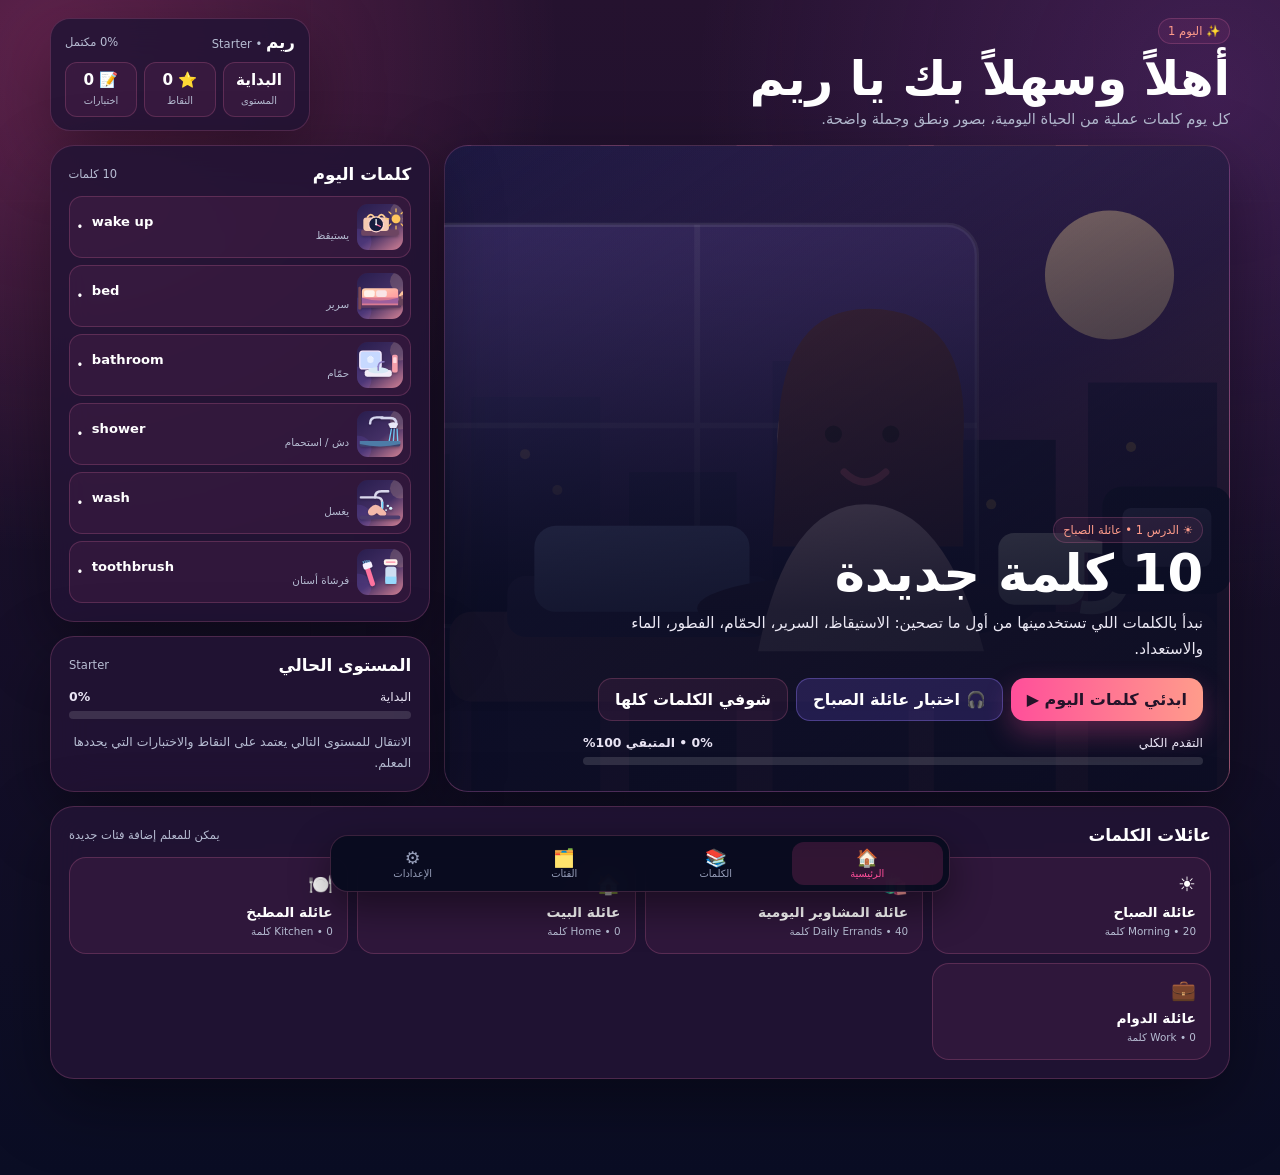
==== index.html @ a3c4e5ae "chore: publish today's lesson and light quiz" ====
<!doctype html>
<html lang="ar" dir="rtl">
<head>
<meta charset="UTF-8">
<meta name="viewport" content="width=device-width,initial-scale=1,viewport-fit=cover">
<meta name="theme-color" content="#0b1028">
<meta name="description" content="Reem English — تعليم إنجليزي لطالب واحد">
<title>Reem English</title>
<link rel="stylesheet" href="./css/student.css?v=daily10-quiz2">
</head>
<body>
<div id="app"></div>
<script src="./data/config.js?v=daily10-quiz2"></script>
<script src="./data/words.js?v=daily10-quiz2"></script>
<script src="./data/tests.js?v=daily10-quiz2"></script>
<script src="./js/cloud.js?v=daily10-quiz2"></script>
<script src="./js/store.js?v=daily10-quiz2"></script>
<script src="./js/audio.js?v=daily10-quiz2"></script>
<script src="./js/recorder.js?v=daily10-quiz2"></script>
<script src="./js/student.js?v=daily10-quiz2"></script>
</body>
</html>
---- css/student.css ----
:root{
  --bg:#090d24;--bg2:#15142f;--card:rgba(17,22,54,.84);--card-soft:rgba(255,255,255,.055);
  --line:rgba(255,255,255,.14);--text:#fff;--muted:#b7bdd3;--accent:#ff4f9a;--accent2:#ff9c8b;
  --purple:#6f54d9;--green:#33c978;--gold:#ffc44d;--shadow:0 24px 70px rgba(0,0,0,.38);
  --font-scale:1;
}
*{box-sizing:border-box}html,body{margin:0;min-height:100%;font-family:system-ui,-apple-system,"Segoe UI",Tahoma,Arial,sans-serif}
body{background:#080b1e;color:var(--text);font-size:calc(16px * var(--font-scale))}
button,input,select{font:inherit}button{cursor:pointer}button:disabled{cursor:not-allowed}
body.theme-light{--bg:#eef1f7;--bg2:#f8f9fd;--card:rgba(255,255,255,.9);--card-soft:rgba(22,28,60,.055);--line:rgba(15,25,55,.12);--text:#1c2344;--muted:#67708d;--shadow:0 22px 60px rgba(38,46,86,.12)}
body.accent-purple{--accent:#7d5cf1;--accent2:#b28cff}
body.accent-blue{--accent:#4d87ff;--accent2:#68d2ff}
body.accent-pink{--accent:#ff4f9a;--accent2:#ff9c8b}

.student-app{min-height:100vh;background:
 radial-gradient(circle at 5% 5%,rgba(255,79,154,.18),transparent 28%),
 radial-gradient(circle at 95% 8%,rgba(111,84,217,.2),transparent 30%),
 linear-gradient(180deg,var(--bg2),var(--bg));}
.student-app:before{content:"";position:fixed;inset:0;pointer-events:none;opacity:.35;background:linear-gradient(180deg,transparent 0 22%,rgba(255,255,255,.025) 22.2% 22.4%,transparent 22.6%),repeating-linear-gradient(90deg,transparent 0 12vw,rgba(255,183,128,.028) 12.1vw 12.22vw)}
.app-shell{position:relative;z-index:1;width:min(1180px,calc(100% - 28px));margin:auto;padding:18px 0 96px}
.topbar{display:flex;align-items:flex-start;justify-content:space-between;gap:12px;margin-bottom:14px}
.welcome{max-width:670px}.eyebrow{display:inline-flex;align-items:center;gap:6px;padding:5px 9px;border-radius:999px;border:1px solid var(--line);background:var(--card-soft);color:#ffd7e7;font-size:.72rem}
.welcome h1{margin:7px 0 4px;font-size:clamp(1.7rem,4vw,3rem);line-height:1.15}.welcome p{margin:0;color:var(--muted);font-size:.92rem}
.student-menu{min-width:260px;border:1px solid var(--line);border-radius:20px;background:var(--card);box-shadow:var(--shadow);padding:13px 14px;backdrop-filter:blur(18px)}
.student-name{display:flex;justify-content:space-between;align-items:center;gap:8px}.student-name strong{font-size:1.05rem}.student-name span{font-size:.72rem;color:var(--muted)}
.student-meta{display:grid;grid-template-columns:repeat(3,1fr);gap:7px;margin-top:10px}.meta-box{padding:8px;border-radius:12px;background:var(--card-soft);border:1px solid var(--line);text-align:center}.meta-box b{display:block;font-size:.95rem}.meta-box small{font-size:.62rem;color:var(--muted)}
.layout{display:grid;grid-template-columns:minmax(0,1.55fr) minmax(300px,.75fr);gap:14px}
.card{border:1px solid var(--line);background:var(--card);border-radius:24px;box-shadow:var(--shadow);backdrop-filter:blur(18px)}
.hero{position:relative;overflow:hidden;min-height:430px;padding:26px;display:flex;align-items:flex-end;background:linear-gradient(145deg,rgba(21,21,58,.2),rgba(10,13,34,.92)),url("https://loremflickr.com/1400/900/study,desk,city?lock=501") center/cover}
.hero:after{content:"";position:absolute;inset:0;background:linear-gradient(180deg,rgba(10,12,34,.08),rgba(10,12,34,.82) 72%)}
.hero-content{position:relative;z-index:2;max-width:620px}.hero h2{font-size:clamp(1.8rem,4vw,3.4rem);margin:0 0 8px}.hero p{font-size:.95rem;color:#ece9f5;line-height:1.7;margin:0 0 16px}
.primary,.secondary,.ghost{border:0;border-radius:14px;padding:11px 16px;font-weight:850}.primary{background:linear-gradient(90deg,var(--accent),var(--accent2));color:#241329;box-shadow:0 12px 28px rgba(255,79,154,.22)}.secondary{background:rgba(111,84,217,.22);color:#fff;border:1px solid rgba(143,118,239,.38)}.ghost{background:var(--card-soft);color:var(--text);border:1px solid var(--line)}
.hero-actions{display:flex;gap:8px;flex-wrap:wrap}.progress-block{margin-top:14px;display:grid;gap:7px}.progress-label{display:flex;justify-content:space-between;gap:10px;font-size:.78rem;color:#e9e4f4}.progress-track{height:8px;background:rgba(255,255,255,.13);border-radius:999px;overflow:hidden}.progress-track i{display:block;height:100%;background:linear-gradient(90deg,var(--accent),var(--purple));border-radius:999px}
.side-stack{display:grid;gap:14px}.today{padding:18px}.section-head{display:flex;justify-content:space-between;align-items:center;gap:10px;margin-bottom:12px}.section-head h3{margin:0;font-size:1.05rem}.section-head small{color:var(--muted);font-size:.72rem}
.today-list{display:grid;gap:7px}.mini-word{display:grid;grid-template-columns:46px 1fr auto;gap:8px;align-items:center;padding:7px;border-radius:13px;background:var(--card-soft);border:1px solid var(--line)}.mini-word img{width:46px;height:46px;border-radius:11px;object-fit:cover}.mini-word b{display:block;font-size:.82rem}.mini-word small{display:block;color:var(--muted);font-size:.65rem}.mini-status{font-size:.72rem}
.categories{margin-top:14px;padding:18px}.category-grid{display:grid;grid-template-columns:repeat(4,1fr);gap:9px}.category{padding:14px;border-radius:17px;border:1px solid var(--line);background:var(--card-soft);text-align:right;color:var(--text)}.category b{display:block;font-size:1.25rem;margin-bottom:8px}.category strong{display:block;font-size:.86rem}.category small{font-size:.65rem;color:var(--muted)}
.bottom-nav{position:fixed;z-index:20;left:50%;bottom:8px;transform:translateX(-50%);width:min(620px,calc(100% - 20px));display:grid;grid-template-columns:repeat(4,1fr);padding:6px;border-radius:18px;background:rgba(8,11,30,.94);border:1px solid var(--line);backdrop-filter:blur(20px);box-shadow:0 15px 40px rgba(0,0,0,.45)}
body.theme-light .bottom-nav{background:rgba(255,255,255,.94)}
.bottom-nav button{border:0;background:transparent;color:#98a0bb;border-radius:12px;padding:6px 4px}.bottom-nav button.active{color:var(--accent);background:rgba(255,79,154,.1)}.bottom-nav b,.bottom-nav small{display:block}.bottom-nav b{font-size:1.1rem}.bottom-nav small{font-size:.62rem}
.study-shell{width:min(940px,calc(100% - 28px));margin:auto;padding:16px 0 45px}.study-top{display:flex;align-items:center;justify-content:space-between;gap:10px;margin-bottom:10px}.back{width:40px;height:40px;border-radius:13px;border:1px solid var(--line);background:var(--card-soft);color:var(--text)}
.study-card{padding:16px}.word-layout{display:grid;grid-template-columns:1.05fr .95fr;gap:20px;align-items:center}.word-image{width:100%;aspect-ratio:4/3;border-radius:20px;object-fit:cover;background:#24294d}.word-copy{text-align:center}.word-count{font-size:.72rem;color:var(--muted)}.word-copy h2{font-size:clamp(2.5rem,7vw,5rem);line-height:1;margin:10px 0 5px}.word-copy .arabic{font-size:1.2rem}.word-copy .pron{font-size:.83rem;color:var(--muted);margin-top:3px}.audio-actions{display:grid;grid-template-columns:1fr 1fr;gap:8px;margin:16px 0 10px}.audio-actions button{border:0;border-radius:999px;padding:11px;font-weight:800}.audio-actions .normal{background:linear-gradient(90deg,var(--accent),var(--accent2));color:#241329}.audio-actions .slow{background:#3a287e;color:#fff}.example-card{padding:13px;border-radius:15px;background:var(--card-soft);border:1px solid var(--line);text-align:right}.example-card b{display:block;direction:ltr;text-align:left;font-size:.95rem}.example-card small{display:block;margin-top:4px;color:var(--muted)}
.word-actions{display:grid;grid-template-columns:1fr 1fr 1fr;gap:8px;margin-top:12px}.word-actions button{border-radius:14px;padding:10px;border:1px solid var(--line);background:var(--card-soft);color:var(--text)}.word-actions .learned{background:rgba(51,201,120,.15);border-color:rgba(51,201,120,.4)}.word-actions .review{background:rgba(255,196,77,.12);border-color:rgba(255,196,77,.35)}
.simple-page{width:min(980px,calc(100% - 28px));margin:auto;padding:18px 0 100px}.page-title{display:flex;align-items:center;justify-content:space-between;gap:12px;margin-bottom:12px}.page-title h1{margin:0;font-size:1.7rem}.word-grid{display:grid;grid-template-columns:repeat(3,1fr);gap:10px}.word-tile{overflow:hidden;border:1px solid var(--line);border-radius:18px;background:var(--card);box-shadow:var(--shadow)}.word-tile img{width:100%;aspect-ratio:4/3;object-fit:cover}.word-tile .body{padding:12px}.word-tile h3{margin:0;font-size:1.2rem;direction:ltr;text-align:left}.word-tile p{margin:4px 0;color:var(--muted);font-size:.77rem}
.settings{display:grid;gap:10px}.setting-row{display:flex;justify-content:space-between;align-items:center;gap:10px;padding:13px;border-radius:16px;background:var(--card);border:1px solid var(--line)}.setting-row label{font-weight:800}.setting-row small{display:block;color:var(--muted);font-size:.7rem;margin-top:2px}.seg{display:flex;gap:5px;flex-wrap:wrap}.seg button{border:1px solid var(--line);background:var(--card-soft);color:var(--text);border-radius:10px;padding:7px 9px}.seg button.active{border-color:var(--accent);background:rgba(255,79,154,.13)}
.empty{padding:28px;border:1px dashed var(--line);border-radius:18px;color:var(--muted);text-align:center}

@media(max-width:840px){
 .app-shell{width:min(440px,calc(100% - 16px));padding-top:10px}.topbar{display:block}.student-menu{margin-top:10px;min-width:0}.layout{grid-template-columns:1fr}.hero{min-height:440px;padding:18px}.category-grid{grid-template-columns:1fr 1fr}.word-grid{grid-template-columns:1fr 1fr}.word-layout{grid-template-columns:1fr}.word-image{max-height:360px}.study-shell{width:min(440px,calc(100% - 16px))}
}
@media(max-width:520px){
 .welcome h1{font-size:1.9rem}.student-meta{grid-template-columns:repeat(3,1fr)}.hero{min-height:390px;background-position:center}.hero h2{font-size:2rem}.category-grid{grid-template-columns:1fr 1fr}.word-grid{grid-template-columns:1fr}.word-actions{grid-template-columns:1fr 1fr}.word-actions button:last-child{grid-column:1/-1}.simple-page{width:min(440px,calc(100% - 16px))}.bottom-nav{width:calc(100% - 16px)}
}

/* FIX v2: reliable local artwork + visible theme colors */
:root{
  --glow1:rgba(255,79,154,.22);
  --glow2:rgba(111,84,217,.24);
  --active-bg:rgba(255,79,154,.13);
  --accent-shadow:rgba(255,79,154,.24);
}
body.accent-pink{
  --accent:#ff4f9a;--accent2:#ff9c8b;--purple:#8c5be8;
  --bg:#0a0d24;--bg2:#25122f;--card:rgba(35,20,53,.88);--card-soft:rgba(255,99,167,.075);
  --line:rgba(255,125,181,.2);--glow1:rgba(255,79,154,.28);--glow2:rgba(164,76,208,.22);
  --active-bg:rgba(255,79,154,.16);--accent-shadow:rgba(255,79,154,.3);
}
body.accent-purple{
  --accent:#8b63ff;--accent2:#c197ff;--purple:#6945d8;
  --bg:#0d0b25;--bg2:#241944;--card:rgba(28,22,67,.9);--card-soft:rgba(139,99,255,.08);
  --line:rgba(164,133,255,.22);--glow1:rgba(139,99,255,.3);--glow2:rgba(88,66,210,.25);
  --active-bg:rgba(139,99,255,.17);--accent-shadow:rgba(139,99,255,.3);
}
body.accent-blue{
  --accent:#4d8cff;--accent2:#6bd8ff;--purple:#4677e8;
  --bg:#081127;--bg2:#0d2b4b;--card:rgba(11,34,65,.9);--card-soft:rgba(77,140,255,.085);
  --line:rgba(100,174,255,.22);--glow1:rgba(77,140,255,.3);--glow2:rgba(55,198,255,.22);
  --active-bg:rgba(77,140,255,.17);--accent-shadow:rgba(77,140,255,.3);
}
body.theme-light.accent-pink{--bg:#fff2f7;--bg2:#ffe3ef;--card:rgba(255,255,255,.94);--card-soft:rgba(255,79,154,.07);--text:#2d2030;--muted:#77677c;--line:rgba(209,91,143,.18)}
body.theme-light.accent-purple{--bg:#f5f1ff;--bg2:#e9e0ff;--card:rgba(255,255,255,.94);--card-soft:rgba(139,99,255,.07);--text:#29233d;--muted:#6f6984;--line:rgba(128,94,211,.18)}
body.theme-light.accent-blue{--bg:#eef7ff;--bg2:#dceeff;--card:rgba(255,255,255,.94);--card-soft:rgba(77,140,255,.07);--text:#1d2a40;--muted:#627086;--line:rgba(77,140,255,.18)}

.student-app{
  background:
   radial-gradient(circle at 5% 5%,var(--glow1),transparent 30%),
   radial-gradient(circle at 95% 8%,var(--glow2),transparent 32%),
   linear-gradient(180deg,var(--bg2),var(--bg)) !important;
}
.hero{
  background:
   linear-gradient(145deg,rgba(14,15,43,.08),rgba(8,12,32,.78)),
   url("../assets/hero.svg") center/cover !important;
}
.primary{box-shadow:0 12px 28px var(--accent-shadow)}
.bottom-nav button.active,.seg button.active{
  background:var(--active-bg) !important;
  border-color:var(--accent) !important;
  color:var(--accent) !important;
}
.progress-track i{background:linear-gradient(90deg,var(--accent),var(--accent2)) !important}
.eyebrow{color:var(--accent2)}
.setting-row{transition:.2s background,.2s border-color}
.word-tile img,.mini-word img,.word-image{background:linear-gradient(145deg,var(--card-soft),rgba(255,255,255,.03))}


/* Audio + microphone controls */
.record-panel{margin:10px 0 12px;padding:11px;border-radius:16px;background:var(--card-soft);border:1px solid var(--line)}
.record-main{width:100%;border:1px solid color-mix(in srgb,var(--accent) 55%,transparent);background:linear-gradient(135deg,rgba(255,255,255,.08),var(--active-bg));color:var(--text);border-radius:999px;padding:11px 14px;font-weight:850}
.record-main.recording{background:linear-gradient(90deg,#ff5577,#ff9a86);color:#2b1118;box-shadow:0 0 0 5px rgba(255,85,119,.1)}
.record-status{font-size:.72rem;color:var(--muted);line-height:1.65;text-align:center;margin-top:7px}
.recorded-audio{display:block;width:100%;height:42px;margin-top:9px}
.compare-btn{width:100%;margin-top:7px;border:1px solid var(--line);background:var(--card-soft);color:var(--text);border-radius:12px;padding:9px;font-weight:750}


/* Morning lessons 1+2 listening test */
.test-shell{width:min(760px,calc(100% - 28px));margin:auto;padding:18px 0 55px}
.test-top{display:grid;grid-template-columns:auto 1fr auto;align-items:center;gap:10px;margin-bottom:10px}
.test-top b{display:block}.test-top small{display:block;color:var(--muted);font-size:.72rem;margin-top:2px}
.test-card{padding:20px}.test-question{text-align:center;padding:14px 4px 4px}.test-icon{display:grid;place-items:center;width:78px;height:78px;margin:8px auto 12px;border-radius:50%;font-size:34px;background:linear-gradient(145deg,var(--active-bg),rgba(111,84,217,.2));border:1px solid var(--line);box-shadow:0 15px 40px var(--accent-shadow)}
.test-question h1{margin:5px 0;font-size:clamp(1.45rem,5vw,2.3rem)}.test-question p{margin:0 auto 16px;color:var(--muted);font-size:.86rem;line-height:1.7}
.test-audio{display:grid;grid-template-columns:1.5fr 1fr;gap:8px;max-width:520px;margin:0 auto 16px}.test-audio button{border:0;border-radius:999px;padding:13px;font-weight:850}.listen-main{background:linear-gradient(90deg,var(--accent),var(--accent2));color:#251328}.listen-slow{background:#3a287e;color:#fff}
.test-options{display:grid;grid-template-columns:1fr 1fr;gap:10px;max-width:600px;margin:auto}.test-options button{min-height:72px;border:1px solid var(--line);border-radius:16px;background:var(--card-soft);color:var(--text);font-size:1.08rem;padding:12px;transition:.15s transform,.15s border-color}.test-options button:not(:disabled):active{transform:scale(.98)}.test-options button.correct{background:rgba(51,201,120,.18);border-color:#33c978;box-shadow:0 0 0 2px rgba(51,201,120,.08)}.test-options button.wrong{background:rgba(255,87,115,.15);border-color:#ff5773}
.test-feedback{min-height:44px;margin:12px auto 0;max-width:600px;padding:10px;border-radius:13px;background:var(--card-soft);border:1px solid var(--line);font-size:.84rem}.test-feedback:empty{visibility:hidden}.test-feedback.success{visibility:visible;background:rgba(51,201,120,.14);border-color:rgba(51,201,120,.4)}
.test-next{display:block;width:min(600px,100%);margin:10px auto 0}.test-next:disabled{opacity:.35}
.result-card{text-align:center;padding:32px 22px}.result-ring{width:150px;height:150px;border-radius:50%;margin:0 auto 18px;display:grid;place-content:center;background:radial-gradient(circle,var(--card) 56%,transparent 58%),conic-gradient(var(--accent) 0 80%,rgba(255,255,255,.09) 80%);border:1px solid var(--line)}.result-ring strong{font-size:2.1rem}.result-ring span{color:var(--muted);font-size:.8rem}.result-card h1{font-size:1.8rem;margin:9px 0}.result-card>p{color:var(--muted);line-height:1.7}
.wrong-review{margin:16px 0;padding:14px;border-radius:16px;background:rgba(255,196,77,.08);border:1px solid rgba(255,196,77,.25)}.wrong-review>b{display:block;margin-bottom:9px}.wrong-review>div{display:flex;gap:6px;justify-content:center;flex-wrap:wrap}.wrong-review span{padding:6px 9px;border-radius:999px;background:var(--card-soft);border:1px solid var(--line);font-size:.78rem}.result-actions{display:flex;justify-content:center;gap:8px;flex-wrap:wrap;margin-top:14px}
@media(max-width:520px){.test-shell{width:min(440px,calc(100% - 16px));padding-top:10px}.test-card{padding:13px}.test-options{grid-template-columns:1fr 1fr;gap:7px}.test-options button{min-height:64px;font-size:.95rem}.test-audio{grid-template-columns:1fr 1fr}.result-ring{width:125px;height:125px}}
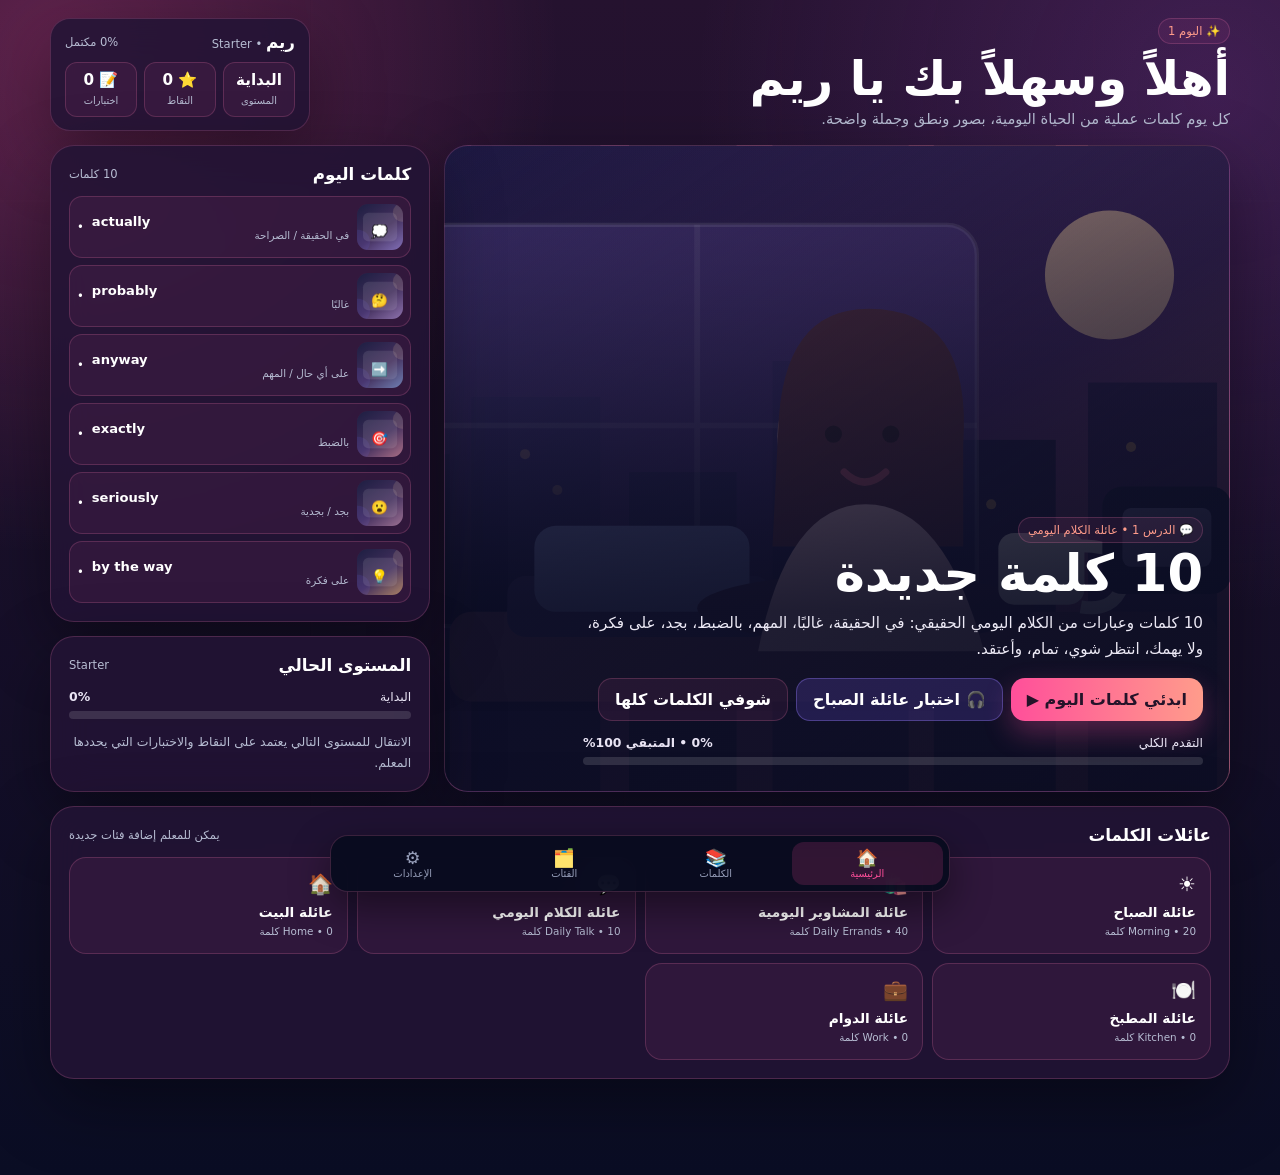
==== commit d31c7c1f: "chore: publish Daily Talk lesson" ====
--- a/index.html
+++ b/index.html
@@ -6,17 +6,17 @@
 <meta name="theme-color" content="#0b1028">
 <meta name="description" content="Reem English — تعليم إنجليزي لطالب واحد">
 <title>Reem English</title>
-<link rel="stylesheet" href="./css/student.css?v=daily10-quiz2">
+<link rel="stylesheet" href="./css/student.css?v=dailytalk10-1">
 </head>
 <body>
 <div id="app"></div>
-<script src="./data/config.js?v=daily10-quiz2"></script>
-<script src="./data/words.js?v=daily10-quiz2"></script>
-<script src="./data/tests.js?v=daily10-quiz2"></script>
-<script src="./js/cloud.js?v=daily10-quiz2"></script>
-<script src="./js/store.js?v=daily10-quiz2"></script>
-<script src="./js/audio.js?v=daily10-quiz2"></script>
-<script src="./js/recorder.js?v=daily10-quiz2"></script>
-<script src="./js/student.js?v=daily10-quiz2"></script>
+<script src="./data/config.js?v=dailytalk10-1"></script>
+<script src="./data/words.js?v=dailytalk10-1"></script>
+<script src="./data/tests.js?v=dailytalk10-1"></script>
+<script src="./js/cloud.js?v=dailytalk10-1"></script>
+<script src="./js/store.js?v=dailytalk10-1"></script>
+<script src="./js/audio.js?v=dailytalk10-1"></script>
+<script src="./js/recorder.js?v=dailytalk10-1"></script>
+<script src="./js/student.js?v=dailytalk10-1"></script>
 </body>
 </html>
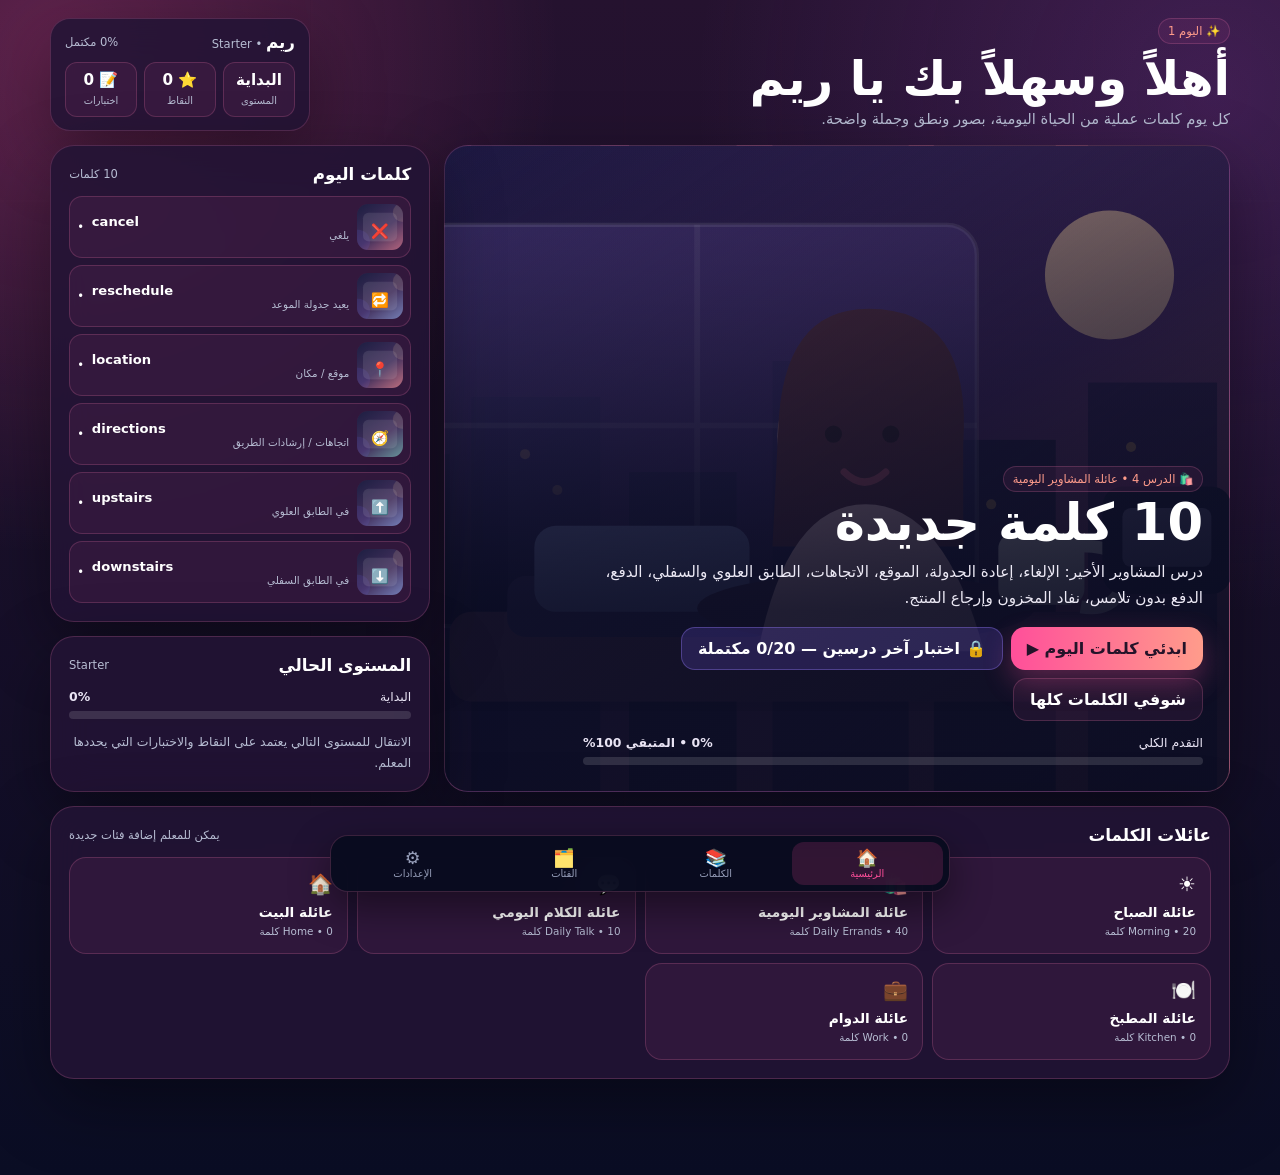
==== commit 4dcf0897: "chore: publish locked two-lesson test" ====
--- a/index.html
+++ b/index.html
@@ -6,17 +6,17 @@
 <meta name="theme-color" content="#0b1028">
 <meta name="description" content="Reem English — تعليم إنجليزي لطالب واحد">
 <title>Reem English</title>
-<link rel="stylesheet" href="./css/student.css?v=dailytalk10-1">
+<link rel="stylesheet" href="./css/student.css?v=twolessons-test1">
 </head>
 <body>
 <div id="app"></div>
-<script src="./data/config.js?v=dailytalk10-1"></script>
-<script src="./data/words.js?v=dailytalk10-1"></script>
-<script src="./data/tests.js?v=dailytalk10-1"></script>
-<script src="./js/cloud.js?v=dailytalk10-1"></script>
-<script src="./js/store.js?v=dailytalk10-1"></script>
-<script src="./js/audio.js?v=dailytalk10-1"></script>
-<script src="./js/recorder.js?v=dailytalk10-1"></script>
-<script src="./js/student.js?v=dailytalk10-1"></script>
+<script src="./data/config.js?v=twolessons-test1"></script>
+<script src="./data/words.js?v=twolessons-test1"></script>
+<script src="./data/tests.js?v=twolessons-test1"></script>
+<script src="./js/cloud.js?v=twolessons-test1"></script>
+<script src="./js/store.js?v=twolessons-test1"></script>
+<script src="./js/audio.js?v=twolessons-test1"></script>
+<script src="./js/recorder.js?v=twolessons-test1"></script>
+<script src="./js/student.js?v=twolessons-test1"></script>
 </body>
 </html>
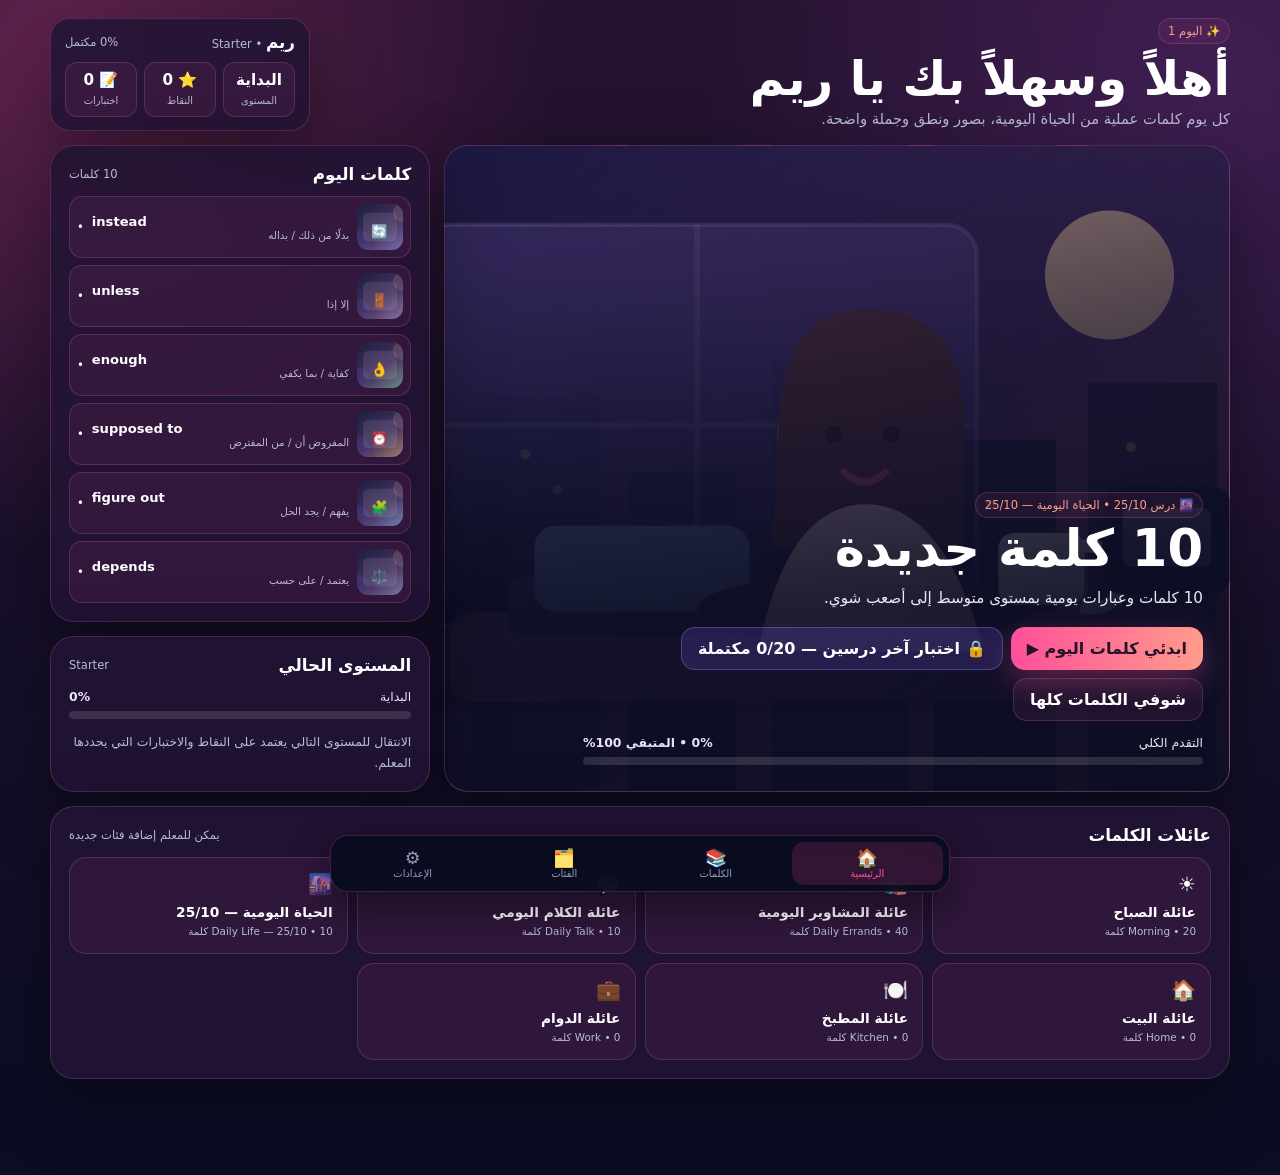
==== commit 579c9ab4: "chore: publish 25-10 lesson" ====
--- a/index.html
+++ b/index.html
@@ -6,17 +6,17 @@
 <meta name="theme-color" content="#0b1028">
 <meta name="description" content="Reem English — تعليم إنجليزي لطالب واحد">
 <title>Reem English</title>
-<link rel="stylesheet" href="./css/student.css?v=twolessons-test1">
+<link rel="stylesheet" href="./css/student.css?v=lesson2510-1">
 </head>
 <body>
 <div id="app"></div>
-<script src="./data/config.js?v=twolessons-test1"></script>
-<script src="./data/words.js?v=twolessons-test1"></script>
-<script src="./data/tests.js?v=twolessons-test1"></script>
-<script src="./js/cloud.js?v=twolessons-test1"></script>
-<script src="./js/store.js?v=twolessons-test1"></script>
-<script src="./js/audio.js?v=twolessons-test1"></script>
-<script src="./js/recorder.js?v=twolessons-test1"></script>
-<script src="./js/student.js?v=twolessons-test1"></script>
+<script src="./data/config.js?v=lesson2510-1"></script>
+<script src="./data/words.js?v=lesson2510-1"></script>
+<script src="./data/tests.js?v=lesson2510-1"></script>
+<script src="./js/cloud.js?v=lesson2510-1"></script>
+<script src="./js/store.js?v=lesson2510-1"></script>
+<script src="./js/audio.js?v=lesson2510-1"></script>
+<script src="./js/recorder.js?v=lesson2510-1"></script>
+<script src="./js/student.js?v=lesson2510-1"></script>
 </body>
 </html>
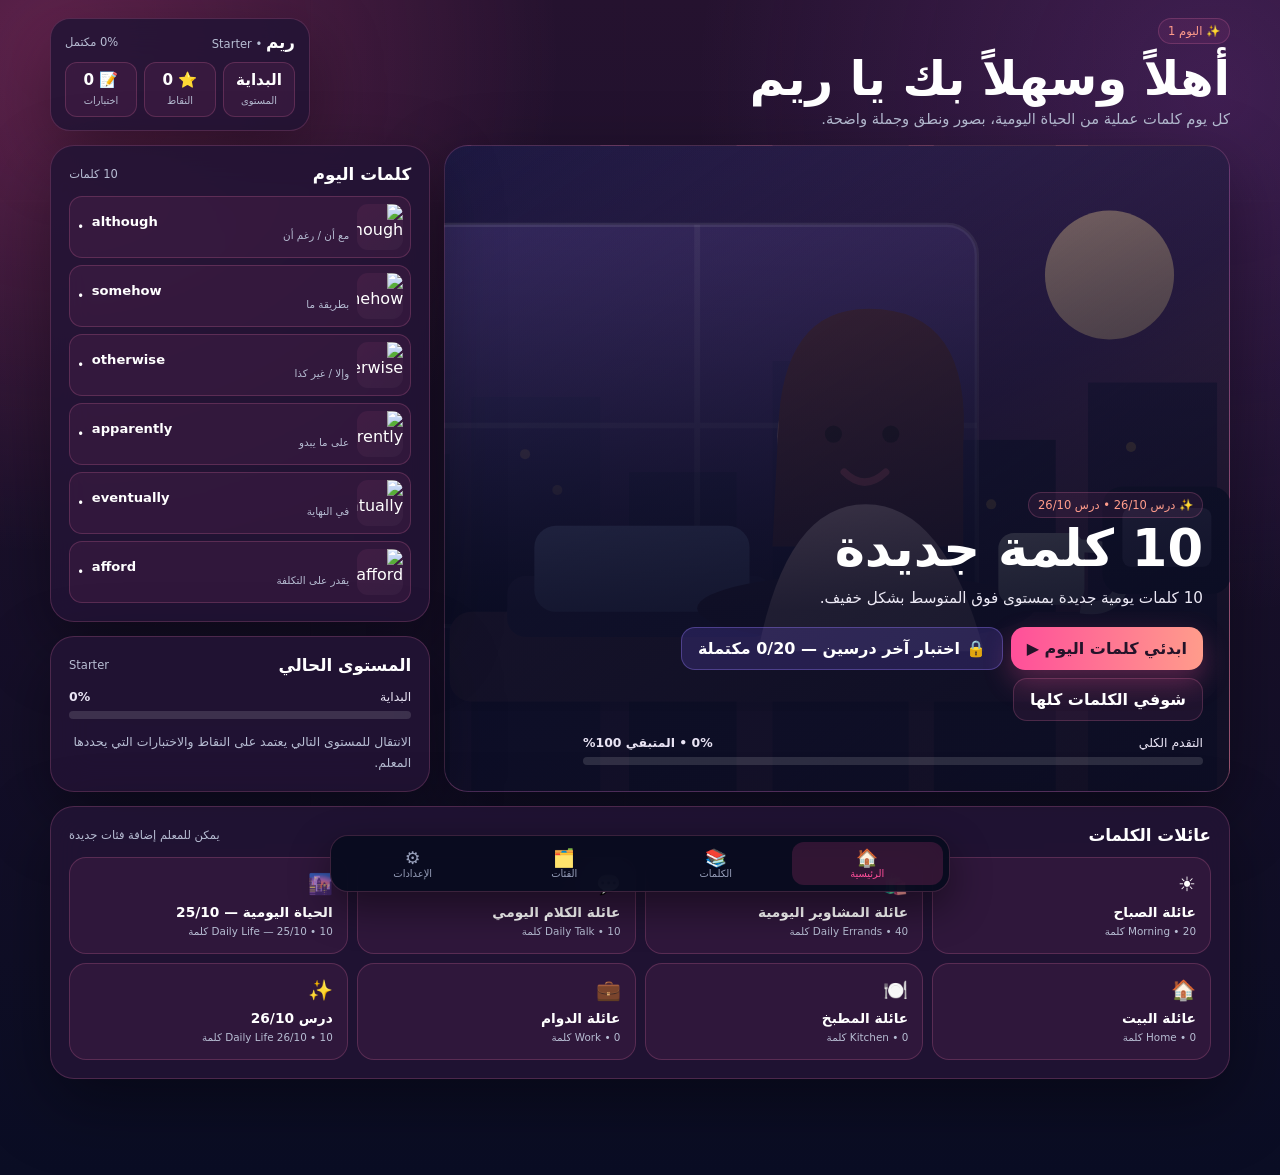
==== commit 32eead44: "chore: publish 26-10 lesson" ====
--- a/index.html
+++ b/index.html
@@ -6,17 +6,17 @@
 <meta name="theme-color" content="#0b1028">
 <meta name="description" content="Reem English — تعليم إنجليزي لطالب واحد">
 <title>Reem English</title>
-<link rel="stylesheet" href="./css/student.css?v=lesson2510-1">
+<link rel="stylesheet" href="./css/student.css?v=lesson2610-1">
 </head>
 <body>
 <div id="app"></div>
-<script src="./data/config.js?v=lesson2510-1"></script>
-<script src="./data/words.js?v=lesson2510-1"></script>
-<script src="./data/tests.js?v=lesson2510-1"></script>
-<script src="./js/cloud.js?v=lesson2510-1"></script>
-<script src="./js/store.js?v=lesson2510-1"></script>
-<script src="./js/audio.js?v=lesson2510-1"></script>
-<script src="./js/recorder.js?v=lesson2510-1"></script>
-<script src="./js/student.js?v=lesson2510-1"></script>
+<script src="./data/config.js?v=lesson2610-1"></script>
+<script src="./data/words.js?v=lesson2610-1"></script>
+<script src="./data/tests.js?v=lesson2610-1"></script>
+<script src="./js/cloud.js?v=lesson2610-1"></script>
+<script src="./js/store.js?v=lesson2610-1"></script>
+<script src="./js/audio.js?v=lesson2610-1"></script>
+<script src="./js/recorder.js?v=lesson2610-1"></script>
+<script src="./js/student.js?v=lesson2610-1"></script>
 </body>
 </html>
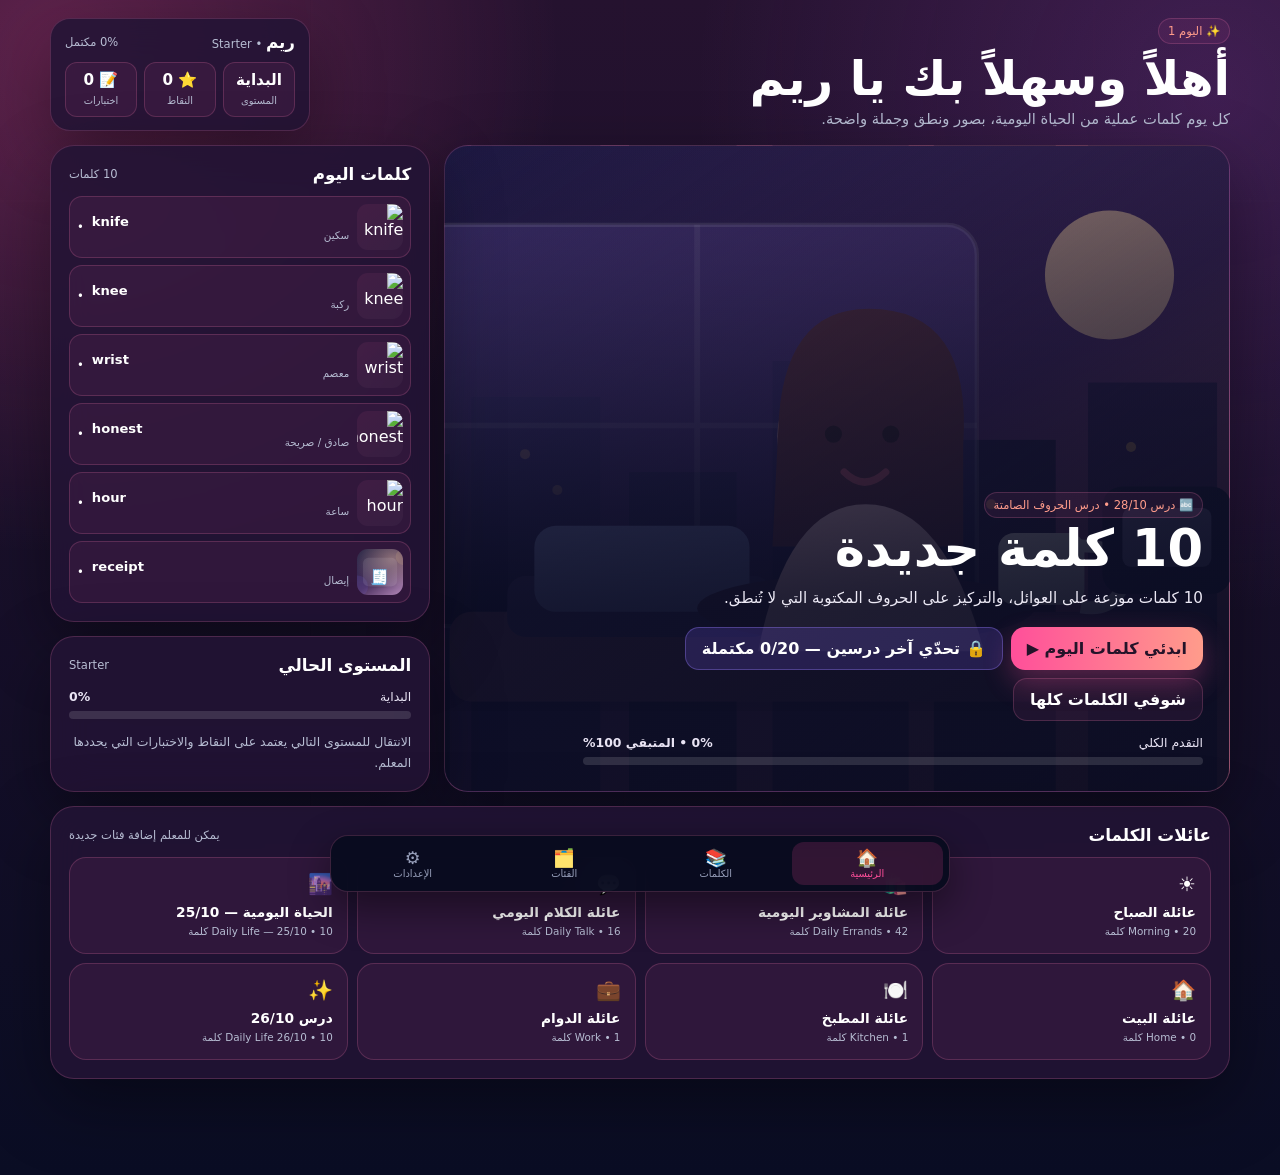
==== commit d311ce13: "chore: publish new challenge" ====
--- a/index.html
+++ b/index.html
@@ -6,17 +6,17 @@
 <meta name="theme-color" content="#0b1028">
 <meta name="description" content="Reem English — تعليم إنجليزي لطالب واحد">
 <title>Reem English</title>
-<link rel="stylesheet" href="./css/student.css?v=lesson2610-1">
+<link rel="stylesheet" href="./css/student.css?v=challenge2810-1">
 </head>
 <body>
 <div id="app"></div>
-<script src="./data/config.js?v=lesson2610-1"></script>
-<script src="./data/words.js?v=lesson2610-1"></script>
-<script src="./data/tests.js?v=lesson2610-1"></script>
-<script src="./js/cloud.js?v=lesson2610-1"></script>
-<script src="./js/store.js?v=lesson2610-1"></script>
-<script src="./js/audio.js?v=lesson2610-1"></script>
-<script src="./js/recorder.js?v=lesson2610-1"></script>
-<script src="./js/student.js?v=lesson2610-1"></script>
+<script src="./data/config.js?v=challenge2810-1"></script>
+<script src="./data/words.js?v=challenge2810-1"></script>
+<script src="./data/tests.js?v=challenge2810-1"></script>
+<script src="./js/cloud.js?v=challenge2810-1"></script>
+<script src="./js/store.js?v=challenge2810-1"></script>
+<script src="./js/audio.js?v=challenge2810-1"></script>
+<script src="./js/recorder.js?v=challenge2810-1"></script>
+<script src="./js/student.js?v=challenge2810-1"></script>
 </body>
 </html>
--- a/css/student.css
+++ b/css/student.css
@@ -125,3 +125,13 @@
 .result-card{text-align:center;padding:32px 22px}.result-ring{width:150px;height:150px;border-radius:50%;margin:0 auto 18px;display:grid;place-content:center;background:radial-gradient(circle,var(--card) 56%,transparent 58%),conic-gradient(var(--accent) 0 80%,rgba(255,255,255,.09) 80%);border:1px solid var(--line)}.result-ring strong{font-size:2.1rem}.result-ring span{color:var(--muted);font-size:.8rem}.result-card h1{font-size:1.8rem;margin:9px 0}.result-card>p{color:var(--muted);line-height:1.7}
 .wrong-review{margin:16px 0;padding:14px;border-radius:16px;background:rgba(255,196,77,.08);border:1px solid rgba(255,196,77,.25)}.wrong-review>b{display:block;margin-bottom:9px}.wrong-review>div{display:flex;gap:6px;justify-content:center;flex-wrap:wrap}.wrong-review span{padding:6px 9px;border-radius:999px;background:var(--card-soft);border:1px solid var(--line);font-size:.78rem}.result-actions{display:flex;justify-content:center;gap:8px;flex-wrap:wrap;margin-top:14px}
 @media(max-width:520px){.test-shell{width:min(440px,calc(100% - 16px));padding-top:10px}.test-card{padding:13px}.test-options{grid-template-columns:1fr 1fr;gap:7px}.test-options button{min-height:64px;font-size:.95rem}.test-audio{grid-template-columns:1fr 1fr}.result-ring{width:125px;height:125px}}
+
+.stage-dots{display:grid;grid-template-columns:repeat(4,1fr);gap:8px;margin:0 0 10px}
+.stage-dots i{font-style:normal;height:38px;border-radius:13px;display:grid;place-items:center;background:var(--card-soft);border:1px solid var(--line);color:var(--muted);font-weight:900}
+.stage-dots i.active{background:linear-gradient(135deg,var(--accent),var(--accent2));color:#261329;border-color:transparent}
+.stage-dots i.done{background:rgba(51,201,120,.15);color:#70e7a3}
+.challenge-scene{width:92px;height:92px;margin:8px auto 14px;display:grid;place-items:center;border-radius:28px;font-size:44px;background:var(--active-bg);border:1px solid var(--line)}
+.challenge-word{font-size:clamp(2.8rem,10vw,5.5rem);font-weight:950;margin:16px auto 10px}
+.letter-choice{font-size:1.7rem}
+.challenge-lock{text-align:center;max-width:650px;margin:10vh auto;padding:30px}
+.challenge-lock .progress-track{margin:18px auto;max-width:500px}
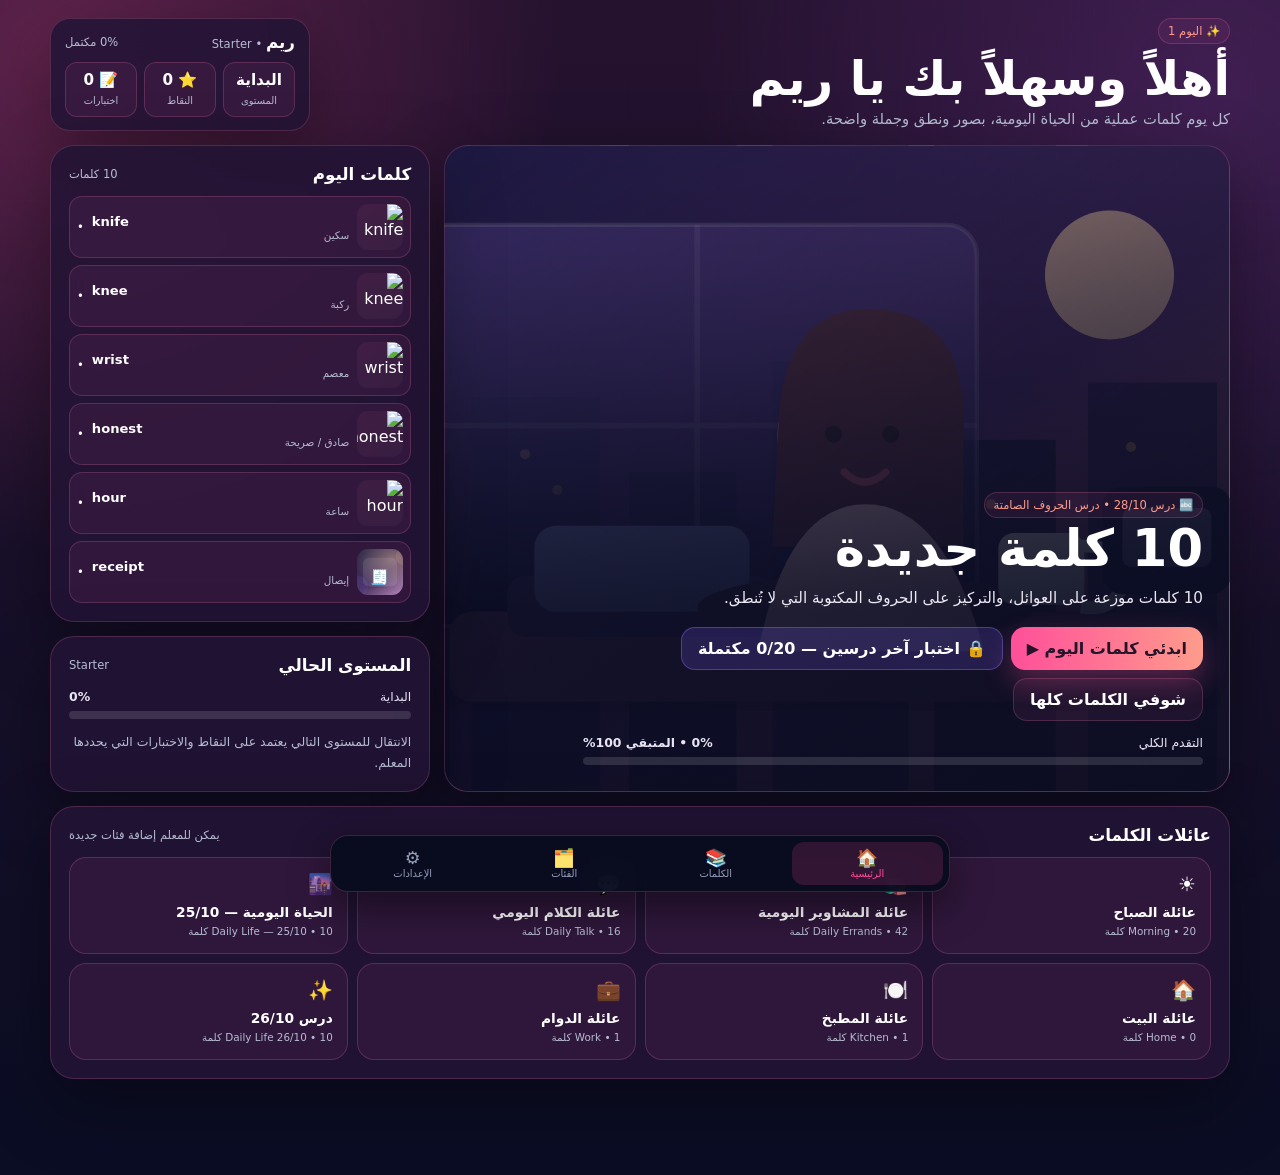
==== commit 483d397d: "chore: publish restored classic test" ====
--- a/index.html
+++ b/index.html
@@ -6,17 +6,17 @@
 <meta name="theme-color" content="#0b1028">
 <meta name="description" content="Reem English — تعليم إنجليزي لطالب واحد">
 <title>Reem English</title>
-<link rel="stylesheet" href="./css/student.css?v=challenge2810-1">
+<link rel="stylesheet" href="./css/student.css?v=classic2810-2">
 </head>
 <body>
 <div id="app"></div>
-<script src="./data/config.js?v=challenge2810-1"></script>
-<script src="./data/words.js?v=challenge2810-1"></script>
-<script src="./data/tests.js?v=challenge2810-1"></script>
-<script src="./js/cloud.js?v=challenge2810-1"></script>
-<script src="./js/store.js?v=challenge2810-1"></script>
-<script src="./js/audio.js?v=challenge2810-1"></script>
-<script src="./js/recorder.js?v=challenge2810-1"></script>
-<script src="./js/student.js?v=challenge2810-1"></script>
+<script src="./data/config.js?v=classic2810-2"></script>
+<script src="./data/words.js?v=classic2810-2"></script>
+<script src="./data/tests.js?v=classic2810-2"></script>
+<script src="./js/cloud.js?v=classic2810-2"></script>
+<script src="./js/store.js?v=classic2810-2"></script>
+<script src="./js/audio.js?v=classic2810-2"></script>
+<script src="./js/recorder.js?v=classic2810-2"></script>
+<script src="./js/student.js?v=classic2810-2"></script>
 </body>
 </html>
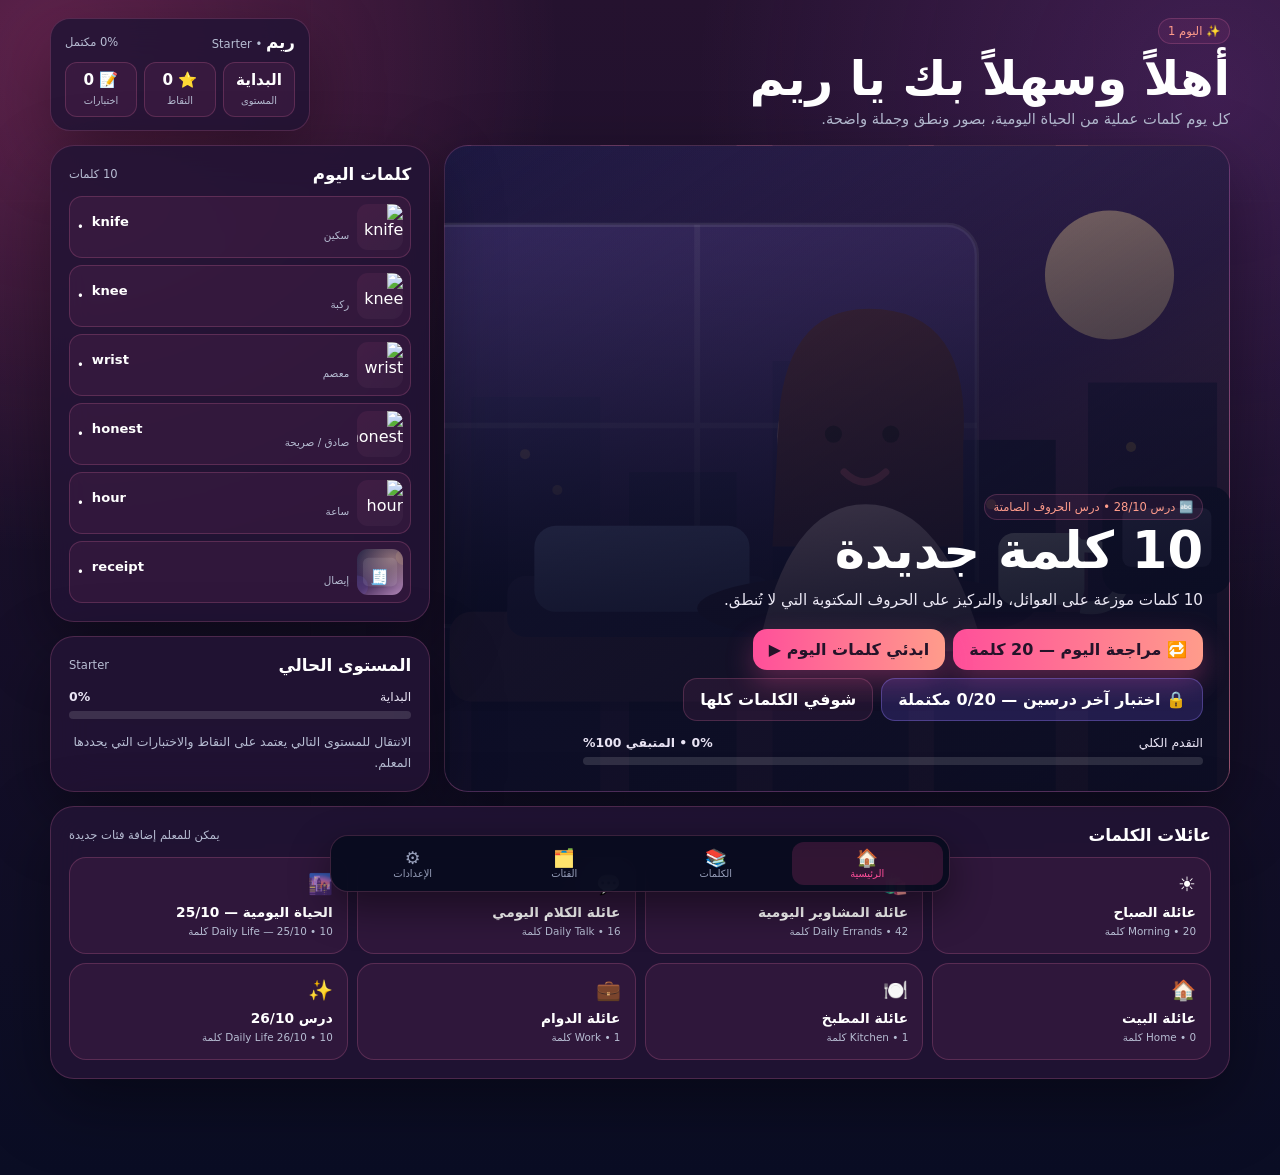
==== commit 25ef164b: "chore: publish 31-10 review" ====
--- a/index.html
+++ b/index.html
@@ -6,17 +6,17 @@
 <meta name="theme-color" content="#0b1028">
 <meta name="description" content="Reem English — تعليم إنجليزي لطالب واحد">
 <title>Reem English</title>
-<link rel="stylesheet" href="./css/student.css?v=classic2810-2">
+<link rel="stylesheet" href="./css/student.css?v=review3110-1">
 </head>
 <body>
 <div id="app"></div>
-<script src="./data/config.js?v=classic2810-2"></script>
-<script src="./data/words.js?v=classic2810-2"></script>
-<script src="./data/tests.js?v=classic2810-2"></script>
-<script src="./js/cloud.js?v=classic2810-2"></script>
-<script src="./js/store.js?v=classic2810-2"></script>
-<script src="./js/audio.js?v=classic2810-2"></script>
-<script src="./js/recorder.js?v=classic2810-2"></script>
-<script src="./js/student.js?v=classic2810-2"></script>
+<script src="./data/config.js?v=review3110-1"></script>
+<script src="./data/words.js?v=review3110-1"></script>
+<script src="./data/tests.js?v=review3110-1"></script>
+<script src="./js/cloud.js?v=review3110-1"></script>
+<script src="./js/store.js?v=review3110-1"></script>
+<script src="./js/audio.js?v=review3110-1"></script>
+<script src="./js/recorder.js?v=review3110-1"></script>
+<script src="./js/student.js?v=review3110-1"></script>
 </body>
 </html>
